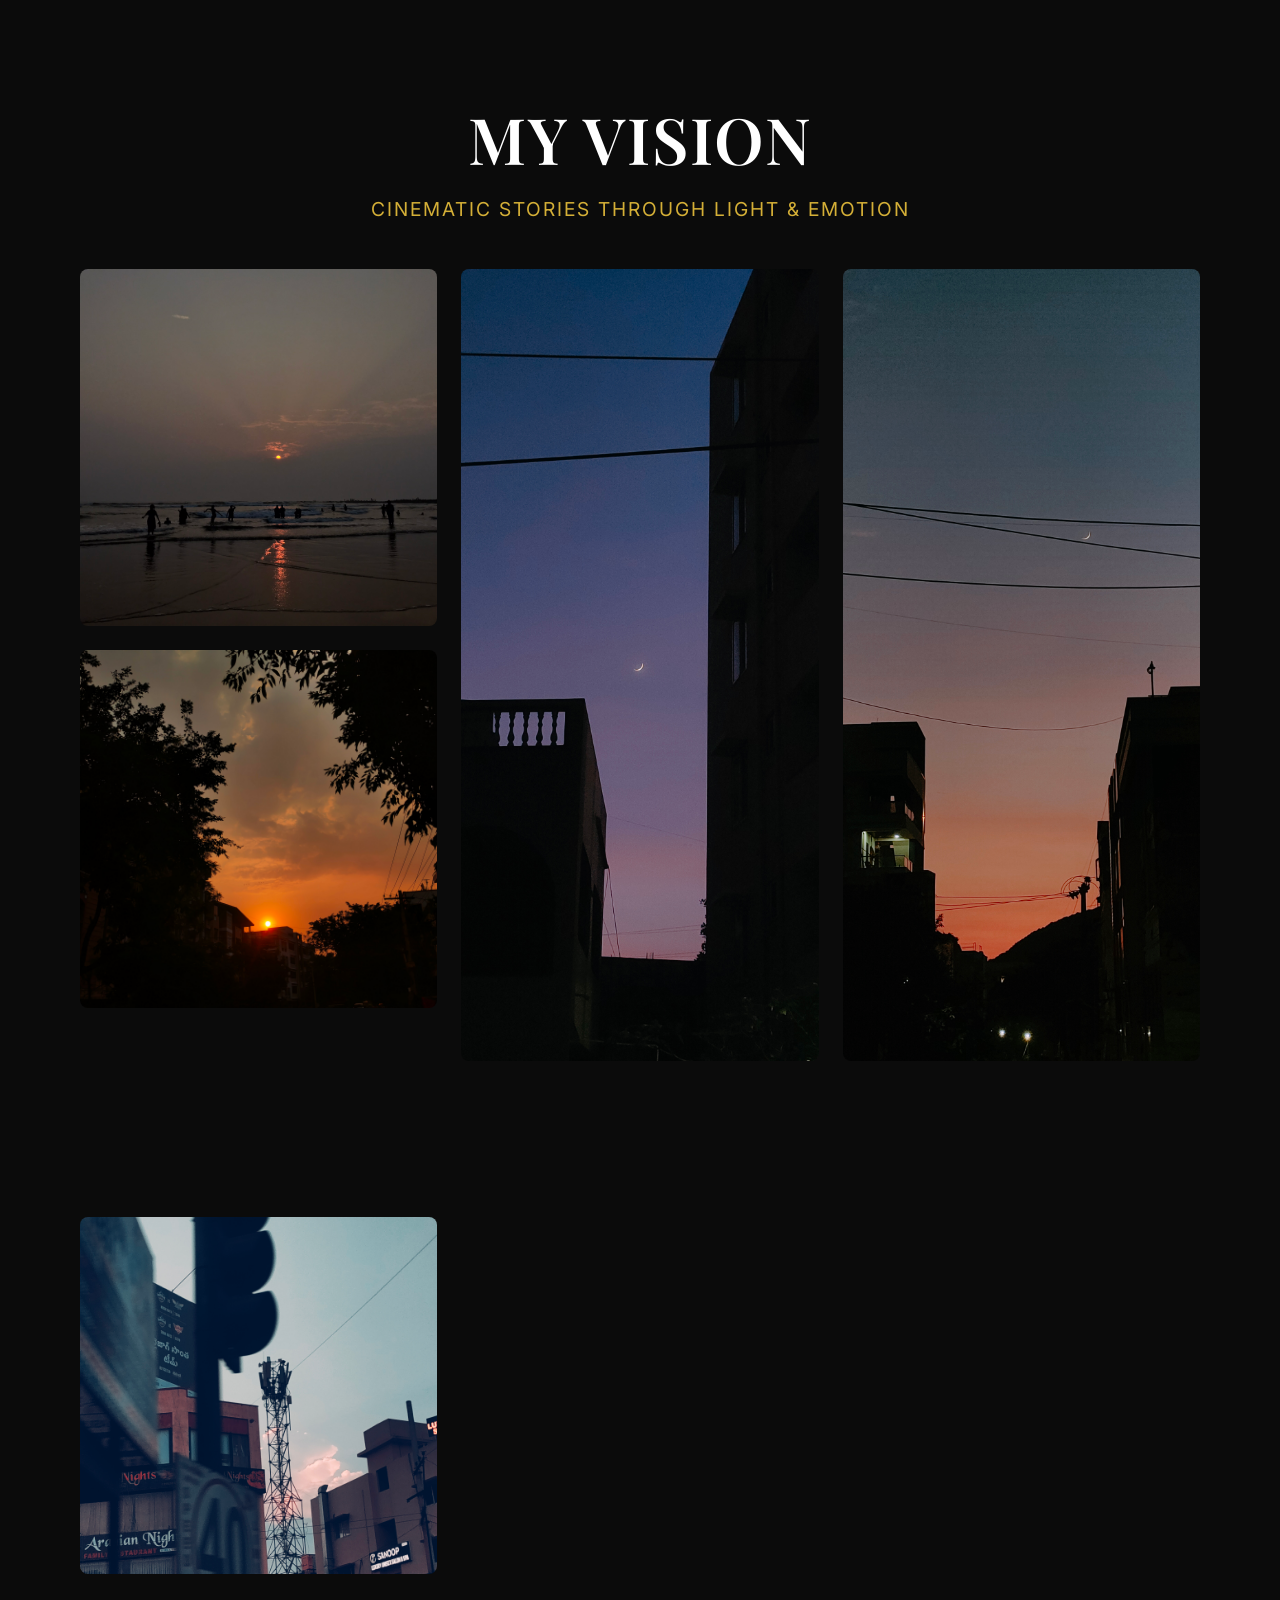
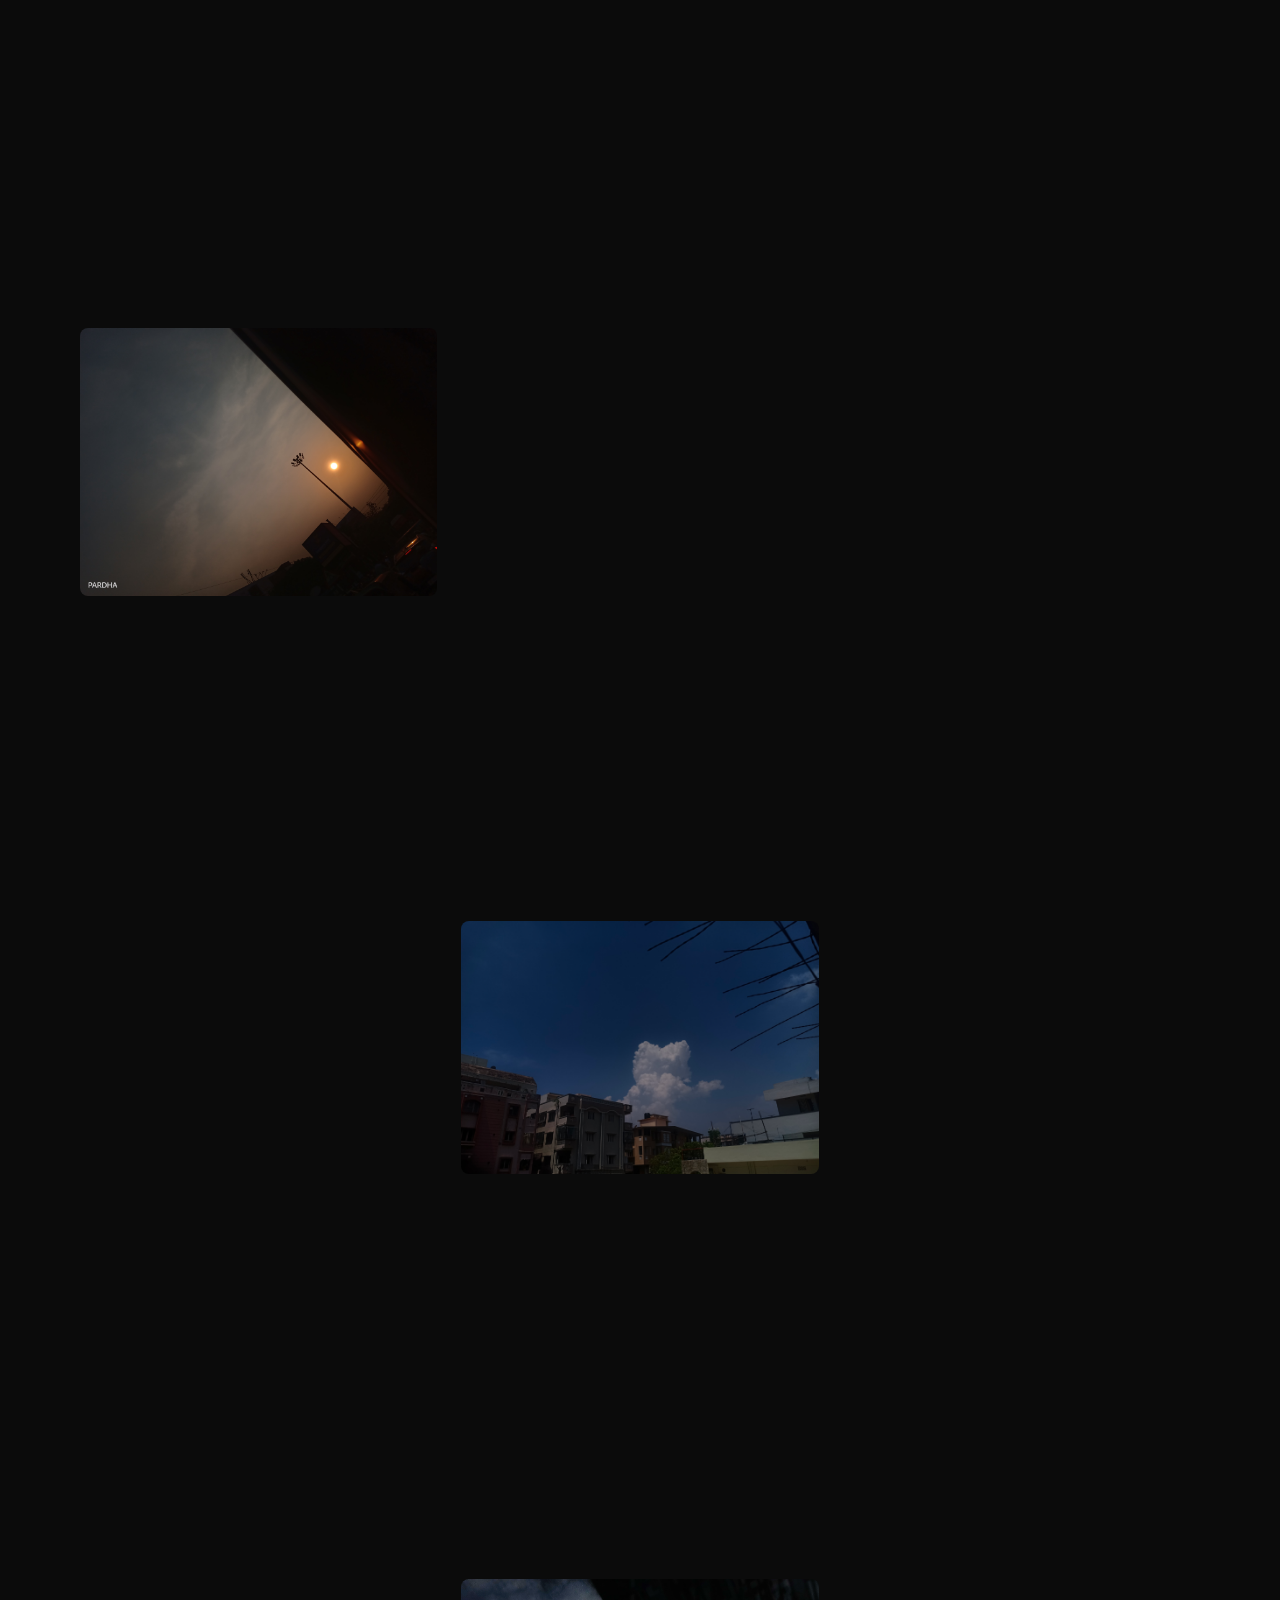
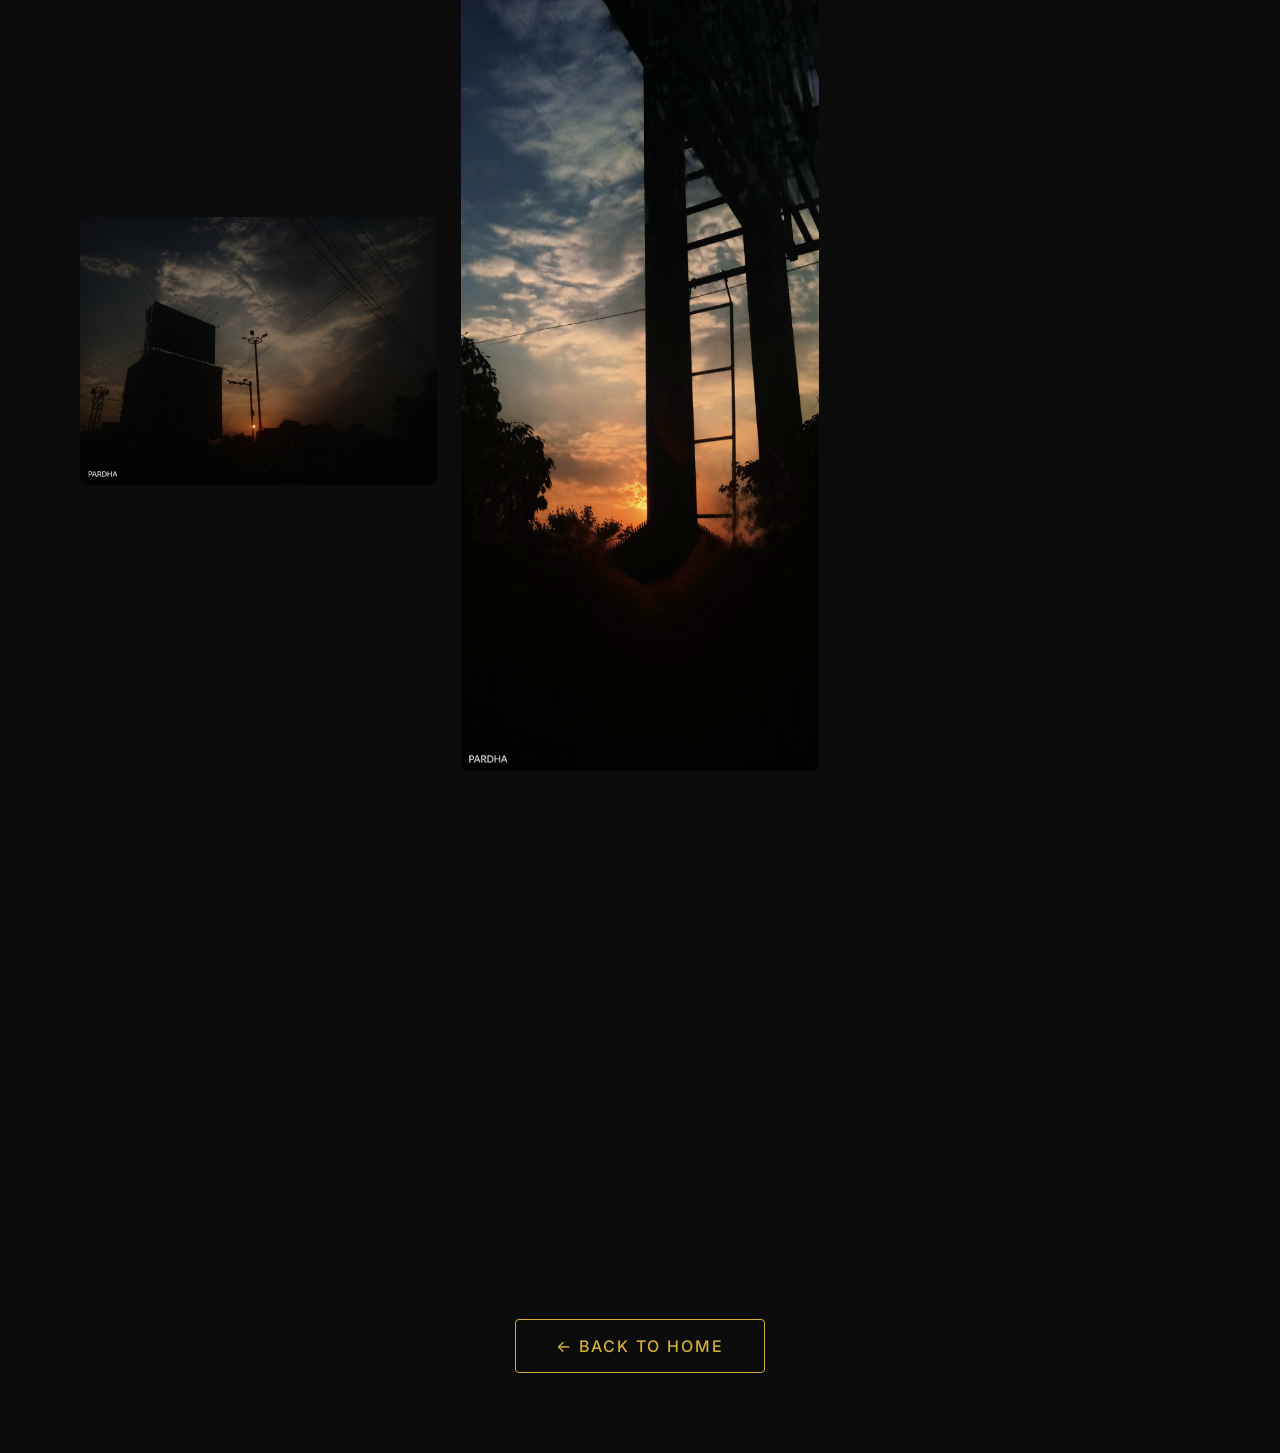
==== vision.html @ a6f82f18 "add website files" ====
<!DOCTYPE html>
<html lang="en" class="vision-page">
<head>
    <meta charset="UTF-8">
    <title>My Vision | Cinematic Lens</title>
    <link rel="icon" href="images/c.jpg" type="image/png">
    <meta name="viewport" content="width=device-width, initial-scale=1.0">
    <link rel="preconnect" href="https://fonts.googleapis.com">
    <link rel="preconnect" href="https://fonts.gstatic.com" crossorigin>
    <link href="https://fonts.googleapis.com/css2?family=Inter:wght@300;400;500;600&family=Playfair+Display:ital,wght@0,400;0,600;0,700;1,400&display=swap" rel="stylesheet">
    <link rel="stylesheet" href="https://cdnjs.cloudflare.com/ajax/libs/font-awesome/6.0.0/css/all.min.css">
    <link rel="stylesheet" href="bat.css">
</head>
<body>
    <div class="vision-header fade-in visible">
        <h1>MY VISION</h1>
        <p>Cinematic stories through light & emotion</p>
    </div>

    <div class="vision-gallery-container fade-in visible">
        <div class="portfolio-masonry">
            <div class="photo">
                <img loading="lazy" decoding="async" src="images/10.jpg" alt="Cinematic Photo">
                <div class="overlay"><button class="view-btn">View Photo</button></div>
            </div>
            <div class="photo">
                <img loading="lazy" decoding="async" src="images/123.jpg" alt="Cinematic Photo">
                <div class="overlay"><button class="view-btn">View Photo</button></div>
            </div>
            <div class="photo">
                <img loading="lazy" decoding="async" src="images/555.jpg" alt="Cinematic Photo">
                <div class="overlay"><button class="view-btn">View Photo</button></div>
            </div>
            <div class="photo">
                <img loading="lazy" decoding="async" src="images/efwr.jpg" alt="Cinematic Photo">
                <div class="overlay"><button class="view-btn">View Photo</button></div>
            </div>
            <div class="photo">
                <img loading="lazy" decoding="async" src="images/fv.jpg" alt="Cinematic Photo">
                <div class="overlay"><button class="view-btn">View Photo</button></div>
            </div>
            <div class="photo">
                <img loading="lazy" decoding="async" src="images/ga.jpg" alt="Cinematic Photo">
                <div class="overlay"><button class="view-btn">View Photo</button></div>
            </div>
            <div class="photo">
                <img loading="lazy" decoding="async" src="images/IMG_0205.jpg" alt="Cinematic Photo">
                <div class="overlay"><button class="view-btn">View Photo</button></div>
            </div>
            <div class="photo">
                <img loading="lazy" decoding="async" src="images/lk.jpg" alt="Cinematic Photo">
                <div class="overlay"><button class="view-btn">View Photo</button></div>
            </div>
            <div class="photo">
                <img loading="lazy" decoding="async" src="images/ll.jpg" alt="Cinematic Photo">
                <div class="overlay"><button class="view-btn">View Photo</button></div>
            </div>
            <div class="photo">
                <img loading="lazy" decoding="async" src="images/LP.jpg" alt="Cinematic Photo">
                <div class="overlay"><button class="view-btn">View Photo</button></div>
            </div>
            <div class="photo">
                <img loading="lazy" decoding="async" src="images/m.jpg" alt="Cinematic Photo">
                <div class="overlay"><button class="view-btn">View Photo</button></div>
            </div>
            <div class="photo">
                <img loading="lazy" decoding="async" src="images/m1.jpg" alt="Cinematic Photo">
                <div class="overlay"><button class="view-btn">View Photo</button></div>
            </div>
            <div class="photo">
                <img loading="lazy" decoding="async" src="images/m2.jpg" alt="Cinematic Photo">
                <div class="overlay"><button class="view-btn">View Photo</button></div>
            </div>
            <div class="photo">
                <img loading="lazy" decoding="async" src="images/md.jpg" alt="Cinematic Photo">
                <div class="overlay"><button class="view-btn">View Photo</button></div>
            </div>
            <div class="photo">
                <img loading="lazy" decoding="async" src="images/mmm.jpg" alt="Cinematic Photo">
                <div class="overlay"><button class="view-btn">View Photo</button></div>
            </div>
            <div class="photo">
                <img loading="lazy" decoding="async" src="images/o.jpg" alt="Cinematic Photo">
                <div class="overlay"><button class="view-btn">View Photo</button></div>
            </div>
            <div class="photo">
                <img loading="lazy" decoding="async" src="images/oo.jpg" alt="Cinematic Photo">
                <div class="overlay"><button class="view-btn">View Photo</button></div>
            </div>
            <div class="photo">
                <img loading="lazy" decoding="async" src="images/q.jpg" alt="Cinematic Photo">
                <div class="overlay"><button class="view-btn">View Photo</button></div>
            </div>
            <div class="photo">
                <img loading="lazy" decoding="async" src="images/qefgwtb.jpg" alt="Cinematic Photo">
                <div class="overlay"><button class="view-btn">View Photo</button></div>
            </div>
            <div class="photo">
                <img loading="lazy" decoding="async" src="images/qq.jpg" alt="Cinematic Photo">
                <div class="overlay"><button class="view-btn">View Photo</button></div>
            </div>
            <div class="photo">
                <img loading="lazy" decoding="async" src="images/rt.jpg" alt="Cinematic Photo">
                <div class="overlay"><button class="view-btn">View Photo</button></div>
            </div>
            <div class="photo">
                <img loading="lazy" decoding="async" src="images/uiyut.jpg" alt="Cinematic Photo">
                <div class="overlay"><button class="view-btn">View Photo</button></div>
            </div>
            <div class="photo">
                <img loading="lazy" decoding="async" src="images/upside.jpg" alt="Cinematic Photo">
                <div class="overlay"><button class="view-btn">View Photo</button></div>
            </div>
            <div class="photo">
                <img loading="lazy" decoding="async" src="images/ut.jpg" alt="Cinematic Photo">
                <div class="overlay"><button class="view-btn">View Photo</button></div>
            </div>
            <div class="photo">
                <img loading="lazy" decoding="async" src="images/wrrgty.jpg" alt="Cinematic Photo">
                <div class="overlay"><button class="view-btn">View Photo</button></div>
            </div>
            <div class="photo">
                <img loading="lazy" decoding="async" src="images/yr.jpg" alt="Cinematic Photo">
                <div class="overlay"><button class="view-btn">View Photo</button></div>
            </div>
            <div class="photo">
                <img loading="lazy" decoding="async" src="images/zv.jpg" alt="Cinematic Photo">
                <div class="overlay"><button class="view-btn">View Photo</button></div>
            </div>
        </div>

        <div style="text-align: center; margin-top: 3rem;">
            <a href="index.html" class="btn">← Back to Home</a>
        </div>
    </div>

    <!-- Lightbox -->
    <div id="lightbox">
        <span id="close">&times;</span>
        <button id="prev-btn" class="nav-btn"><i class="fa-solid fa-chevron-left"></i></button>
        <img id="lightbox-img">
        <button id="next-btn" class="nav-btn"><i class="fa-solid fa-chevron-right"></i></button>
        <div id="lightbox-caption"></div>
    </div>

    <script src="joker.js"></script>
</body>
</html>
---- bat.css ----
/* Color Palette & Global Reset */
:root {
    --bg-primary: #0B0B0B;
    --bg-secondary: #111111;
    --accent: #D4AF37;
    --text-main: #FFFFFF;
    --text-muted: #AAAAAA;
    --font-heading: 'Playfair Display', serif;
    --font-body: 'Inter', sans-serif;
}

* {
    margin: 0;
    padding: 0;
    box-sizing: border-box;
}

html {
    scroll-behavior: smooth;
    font-size: 16px;
}

body {
    background: var(--bg-primary);
    color: var(--text-main);
    font-family: var(--font-body);
    overflow: hidden;
    cursor: default;
}

h1,
h2,
h3,
h4,
h5,
h6,
.logo {
    font-family: var(--font-heading);
    font-weight: 600;
}

a {
    text-decoration: none;
    color: inherit;
}

/* Scrollbar styling */
::-webkit-scrollbar {
    width: 6px;
}

::-webkit-scrollbar-track {
    background: var(--bg-primary);
}

::-webkit-scrollbar-thumb {
    background: #333;
    border-radius: 3px;
}

::-webkit-scrollbar-thumb:hover {
    background: var(--accent);
}

/* Intro Cinematic Animation */
.intro {
    position: fixed;
    inset: 0;
    background: var(--bg-primary) url('images/5.jpg') center/cover no-repeat;
    display: flex;
    justify-content: center;
    align-items: center;
    z-index: 99999;
    transition: opacity 1.5s ease, visibility 1.5s ease;
}

.intro::before {
    content: '';
    position: absolute;
    inset: 0;
    background: rgba(0, 0, 0, 0.5);
    /* Background darkening overlay */
    z-index: 0;
}

.intro.hidden {
    opacity: 0;
    visibility: hidden;
    pointer-events: none;
}

.intro-title {
    position: relative;
    z-index: 1;
    display: flex;
    flex-direction: column;
    font-family: var(--font-heading);
    color: var(--text-main);
    text-align: center;
    text-transform: uppercase;
}

.intro-line1,
.intro-line2 {
    display: block;
    font-size: 160px;
    font-weight: 300;
    line-height: 0.8;
    letter-spacing: 4px;
    animation: cinematicEntrance 2s cubic-bezier(0.25, 0.46, 0.45, 0.94) forwards;
}

.intro-line2 {
    margin-top: -30px;
    margin-left: 120px;
}

@keyframes cinematicEntrance {
    from {
        opacity: 0;
        transform: scale(0.95);
        letter-spacing: 2px;
    }

    to {
        opacity: 1;
        transform: scale(1);
        letter-spacing: 6px;
    }
}

/* Main Layout */
.container {
    display: flex;
    height: 100vh;
}

/* Left Panel / Sidebar */
.left-panel {
    width: 280px;
    height: 100vh;
    padding: 3rem 2rem;
    background: rgba(17, 17, 17, 0.7);
    backdrop-filter: blur(15px);
    -webkit-backdrop-filter: blur(15px);
    border-right: 1px solid rgba(255, 255, 255, 0.05);
    display: flex;
    flex-direction: column;
    justify-content: center;
    position: fixed;
    left: 0;
    top: 0;
    z-index: 100;
}

.logo {
    font-size: 1.8rem;
    margin-bottom: 4rem;
    color: var(--text-main);
    text-transform: uppercase;
    letter-spacing: 2px;
}

.logo span {
    color: var(--accent);
}

.menu {
    list-style: none;
    display: flex;
    flex-direction: column;
    gap: 1.5rem;
}

.menu li a {
    font-family: var(--font-body);
    font-size: 1rem;
    font-weight: 400;
    color: var(--text-muted);
    text-transform: uppercase;
    letter-spacing: 2px;
    transition: all 0.4s ease;
    display: inline-block;
    position: relative;
}

.menu li:hover a,
.menu li.active a {
    color: var(--accent);
    transform: translateX(10px);
}

.menu li.active a::before {
    content: '';
    position: absolute;
    left: -20px;
    top: 50%;
    transform: translateY(-50%);
    width: 8px;
    height: 2px;
    background-color: var(--accent);
}

/* Right Panel Scrollable */
.right-panel {
    margin-left: 280px;
    width: calc(100% - 280px);
    height: 100vh;
    overflow-y: auto;
    overflow-x: hidden;
    scroll-behavior: smooth;
    position: relative;
}

/* General Sections */
.section {
    min-height: 100vh;
    padding: 6rem 5rem;
    position: relative;
    border-bottom: 1px solid rgba(255, 255, 255, 0.05);
    display: flex;
    flex-direction: column;
    justify-content: center;
}

.section-title {
    font-size: 3rem;
    color: var(--text-main);
    margin-bottom: 3rem;
    position: relative;
    display: inline-block;
}

.section-title::after {
    content: '';
    position: absolute;
    bottom: -10px;
    left: 0;
    width: 60px;
    height: 2px;
    background: var(--accent);
}

/* Hero Section */
#home {
    padding: 0 5rem;
    border-bottom: none;
}

.hero-bg {
    position: absolute;
    top: 0;
    left: 0;
    width: 100%;
    height: 100%;
    z-index: 0;
}

.hero-bg::before {
    content: '';
    position: absolute;
    inset: 0;
    background: linear-gradient(to right, rgba(11, 11, 11, 0.95) 0%, rgba(11, 11, 11, 0.4) 100%);
}

.home-content {
    position: relative;
    z-index: 1;
    max-width: 800px;
}

.hero-title {
    font-size: 5rem;
    line-height: 1.1;
    margin-bottom: 1rem;
    letter-spacing: 0.05em;
    color: var(--text-main);
    text-transform: uppercase;
}

.hero-subtitle {
    font-family: var(--font-body);
    font-size: 1.5rem;
    font-weight: 300;
    color: var(--accent);
    margin-bottom: 1.5rem;
    letter-spacing: 2px;
    text-transform: uppercase;
}

.hero-description {
    font-size: 1.2rem;
    line-height: 1.6;
    color: var(--text-muted);
    margin-bottom: 2.5rem;
    max-width: 600px;
}

/* Buttons */
.btn,
#myBtn {
    display: inline-block;
    padding: 1rem 2.5rem;
    background: transparent;
    border: 1px solid var(--accent);
    color: var(--accent);
    font-family: var(--font-body);
    font-size: 1rem;
    font-weight: 500;
    text-transform: uppercase;
    letter-spacing: 2px;
    cursor: pointer;
    transition: all 0.4s ease;
    border-radius: 4px;
}

.btn:hover,
#myBtn:hover {
    background: var(--accent);
    color: var(--bg-primary);
    box-shadow: 0 0 20px rgba(212, 175, 55, 0.4);
}

/* Masonry Grid */
.portfolio-masonry {
    column-count: 3;
    column-gap: 1.5rem;
}

.portfolio-item,
.photo {
    break-inside: avoid;
    margin-bottom: 1.5rem;
    position: relative;
    border-radius: 8px;
    overflow: hidden;
    cursor: pointer;
}

.portfolio-item img,
.photo img {
    width: 100%;
    display: block;
    transition: transform 0.8s cubic-bezier(0.16, 1, 0.3, 1);
}

.portfolio-item:hover img,
.photo:hover img {
    transform: scale(1.05);
}

.portfolio-item .overlay,
.photo .overlay {
    position: absolute;
    inset: 0;
    background: rgba(11, 11, 11, 0.7);
    display: flex;
    flex-direction: column;
    justify-content: center;
    align-items: center;
    opacity: 0;
    transition: opacity 0.4s ease;
}

.portfolio-item:hover .overlay,
.photo:hover .overlay {
    opacity: 1;
}

.portfolio-item .overlay h3,
.photo .overlay h3 {
    font-size: 1.5rem;
    color: var(--text-main);
    margin-bottom: 1rem;
    transform: translateY(20px);
    transition: transform 0.4s ease;
}

.portfolio-item:hover .overlay h3,
.photo:hover .overlay h3 {
    transform: translateY(0);
}

.view-btn {
    padding: 0.6rem 1.5rem;
    background: transparent;
    border: 1px solid var(--text-main);
    color: var(--text-main);
    cursor: pointer;
    text-transform: uppercase;
    font-size: 0.8rem;
    letter-spacing: 1px;
    transition: all 0.3s ease;
}

.view-btn:hover {
    background: var(--text-main);
    color: var(--bg-primary);
}

.vision-link-container {
    text-align: center;
    margin-top: 3rem;
}

/* About Section */
.about-container {
    display: flex;
    gap: 4rem;
    align-items: center;
}

.about-image {
    flex: 1;
    border-radius: 8px;
    overflow: hidden;
}

.about-image img {
    width: 100%;
    height: 100%;
    object-fit: cover;
    filter: grayscale(20%);
    transition: filter 0.5s ease;
}

.about-image:hover img {
    filter: grayscale(0%);
}

.about-text {
    flex: 1;
}

.about-subtitle {
    font-size: 1.8rem;
    color: var(--accent);
    margin-bottom: 1.5rem;
    font-family: var(--font-heading);
}

.about-text p {
    font-size: 1.1rem;
    line-height: 1.8;
    color: var(--text-muted);
    margin-bottom: 1.5rem;
}

.intro-quote {
    font-size: 1.4rem !important;
    font-family: var(--font-heading);
    font-style: italic;
    color: var(--text-main) !important;
    border-left: 3px solid var(--accent);
    padding-left: 1.5rem;
    margin-top: 2rem;
}

/* Contact Section */
.contact-container {
    display: flex;
    justify-content: space-between;
    background: var(--bg-secondary);
    padding: 4rem;
    border-radius: 8px;
    border: 1px solid rgba(255, 255, 255, 0.05);
}

.contact-info p {
    font-size: 1.5rem;
    font-family: var(--font-heading);
    margin-bottom: 2rem;
    color: var(--accent);
}

.contact-item {
    display: flex;
    align-items: center;
    gap: 1rem;
    margin-bottom: 1rem;
    font-size: 1.1rem;
    color: var(--text-muted);
}

.contact-item i {
    color: var(--accent);
}

.contact-socials {
    display: flex;
    flex-direction: column;
    gap: 1rem;
    justify-content: center;
}

.social-btn {
    display: flex;
    align-items: center;
    gap: 0.8rem;
    padding: 1rem 2rem;
    background: rgba(255, 255, 255, 0.05);
    border-radius: 4px;
    transition: all 0.3s ease;
    border: 1px solid rgba(255, 255, 255, 0.1);
    color: var(--text-main);
}

.social-btn:hover {
    background: var(--accent);
    color: var(--bg-primary);
    border-color: var(--accent);
}

/* Footer */
.footer {
    padding: 4rem 5rem;
    text-align: center;
    background: var(--bg-primary);
    border-top: 1px solid rgba(255, 255, 255, 0.05);
}

.footer-logo {
    font-size: 2rem;
    color: var(--text-main);
    margin-bottom: 0.5rem;
    font-family: var(--font-heading);
}

.footer p {
    color: var(--text-muted);
    font-size: 0.9rem;
    margin-bottom: 1rem;
}

.footer p.copyright {
    opacity: 0.6;
}

/* Lightbox Modal */
#lightbox {
    position: fixed;
    inset: 0;
    background: rgba(0, 0, 0, 0.95);
    display: flex;
    align-items: center;
    justify-content: center;
    opacity: 0;
    pointer-events: none;
    transition: opacity 0.4s ease;
    z-index: 999999;
}

#lightbox.active {
    opacity: 1;
    pointer-events: auto;
}

#lightbox img {
    max-height: 85vh;
    max-width: 85vw;
    object-fit: contain;
    border-radius: 4px;
    box-shadow: 0 10px 40px rgba(0, 0, 0, 0.5);
    animation: zoom 0.5s cubic-bezier(0.16, 1, 0.3, 1);
}

@keyframes zoom {
    from {
        transform: scale(0.9);
        opacity: 0;
    }

    to {
        transform: scale(1);
        opacity: 1;
    }
}

#close {
    position: absolute;
    top: 2rem;
    right: 3rem;
    font-size: 3rem;
    color: var(--text-main);
    cursor: pointer;
    transition: color 0.3s;
    z-index: 2;
}

#close:hover {
    color: var(--accent);
}

.nav-btn {
    position: absolute;
    top: 50%;
    transform: translateY(-50%);
    background: rgba(11, 11, 11, 0.5);
    color: var(--text-main);
    border: 1px solid rgba(255, 255, 255, 0.2);
    width: 60px;
    height: 60px;
    border-radius: 50%;
    font-size: 1.5rem;
    cursor: pointer;
    display: flex;
    justify-content: center;
    align-items: center;
    transition: all 0.3s ease;
    z-index: 2;
    backdrop-filter: blur(5px);
}

.nav-btn:hover {
    background: var(--accent);
    color: var(--bg-primary);
    border-color: var(--accent);
}

#prev-btn {
    left: 2rem;
}

#next-btn {
    right: 2rem;
}

#lightbox-caption {
    position: absolute;
    bottom: 2rem;
    left: 50%;
    transform: translateX(-50%);
    color: var(--text-main);
    font-family: var(--font-heading);
    font-size: 1.5rem;
    letter-spacing: 1px;
}

/* Animations */
.fade-in {
    opacity: 0;
    transform: translateY(30px);
    transition: opacity 0.8s ease, transform 0.8s ease;
}

.fade-in.visible {
    opacity: 1;
    transform: translateY(0);
}

/* Layout responsiveness */
@media (max-width: 1024px) {

    .intro-line1,
    .intro-line2 {
        font-size: 100px;
    }

    .intro-line2 {
        margin-top: -20px;
        margin-left: 80px;
    }

    .left-panel {
        width: 220px;
        padding: 2rem;
    }

    .right-panel {
        margin-left: 220px;
        width: calc(100% - 220px);
    }

    .portfolio-masonry {
        column-count: 2;
    }

    .about-container {
        flex-direction: column;
    }
}

@media (max-width: 768px) {

    .intro-line1,
    .intro-line2 {
        font-size: 60px;
    }

    .intro-line2 {
        margin-top: -10px;
        margin-left: 40px;
    }

    body {
        overflow-y: auto;
    }

    .container {
        flex-direction: column;
    }

    .left-panel {
        width: 100%;
        height: auto;
        position: relative;
        padding: 1.5rem 2rem;
        flex-direction: row;
        justify-content: center;
        align-items: center;
        z-index: 1000;
        border-right: none;
        border-bottom: 1px solid rgba(255, 255, 255, 0.05);
    }

    .logo {
        margin-bottom: 0;
        font-size: 1.4rem;
    }

    .menu {
        display: none;
    }

    .right-panel {
        margin-left: 0;
        width: 100%;
        height: auto;
        overflow-y: visible;
    }

    .section {
        padding: 4rem 2rem;
        min-height: auto;
    }

    .hero-title {
        font-size: 3.5rem;
    }

    .portfolio-masonry {
        column-count: 1;
    }

    .contact-container {
        flex-direction: column;
        gap: 2rem;
        padding: 2rem;
    }
}

/* Custom Cursor */
.cursor {
    display: none;
}

/* Vision Page Overrides */
.vision-page body {
    overflow-y: auto;
}

.vision-header {
    text-align: center;
    padding: 6rem 2rem 3rem;
}

.vision-header h1 {
    font-size: 4rem;
    text-transform: uppercase;
    letter-spacing: 2px;
    color: var(--text-main);
    margin-bottom: 1rem;
}

.vision-header p {
    font-size: 1.2rem;
    color: var(--accent);
    letter-spacing: 2px;
    text-transform: uppercase;
    font-family: var(--font-body);
}

.vision-gallery-container {
    padding: 0 5rem 5rem;
}

@media (max-width: 768px) {
    .vision-gallery-container {
        padding: 0 2rem 5rem;
    }
}
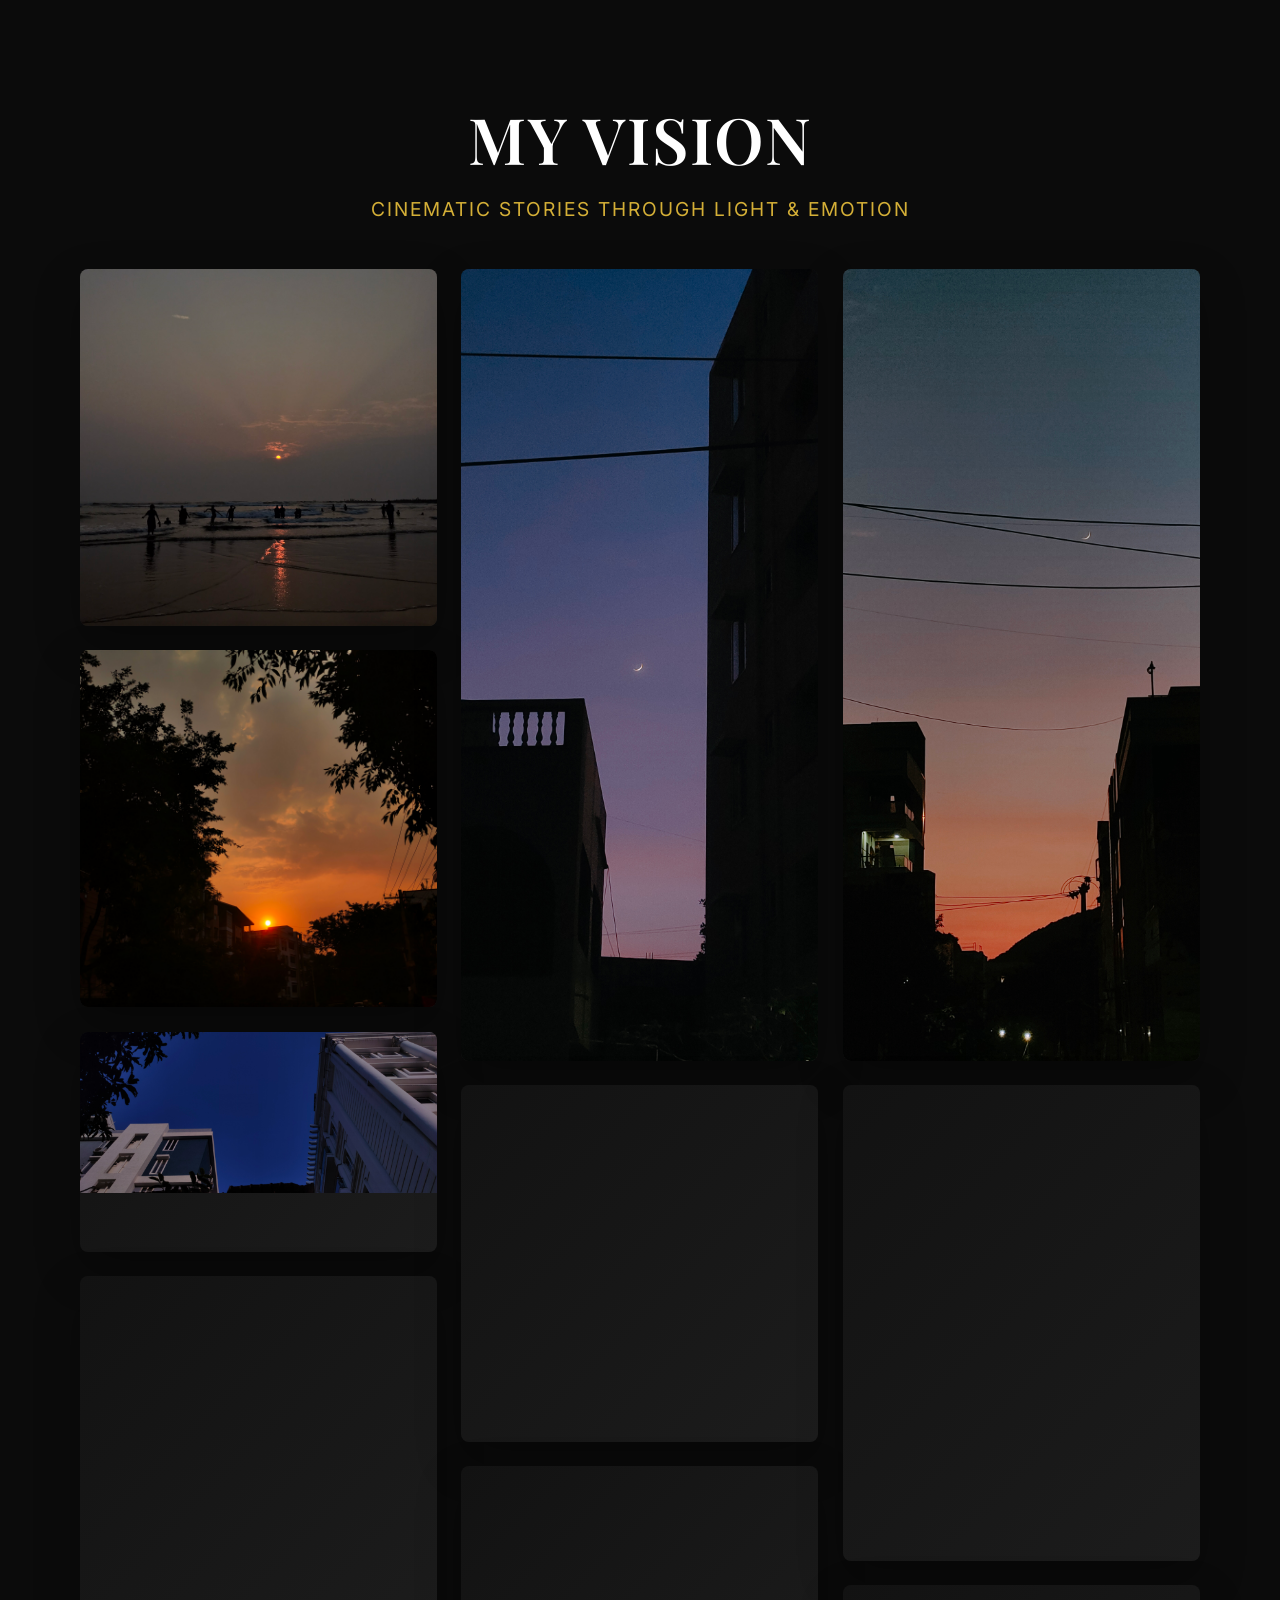
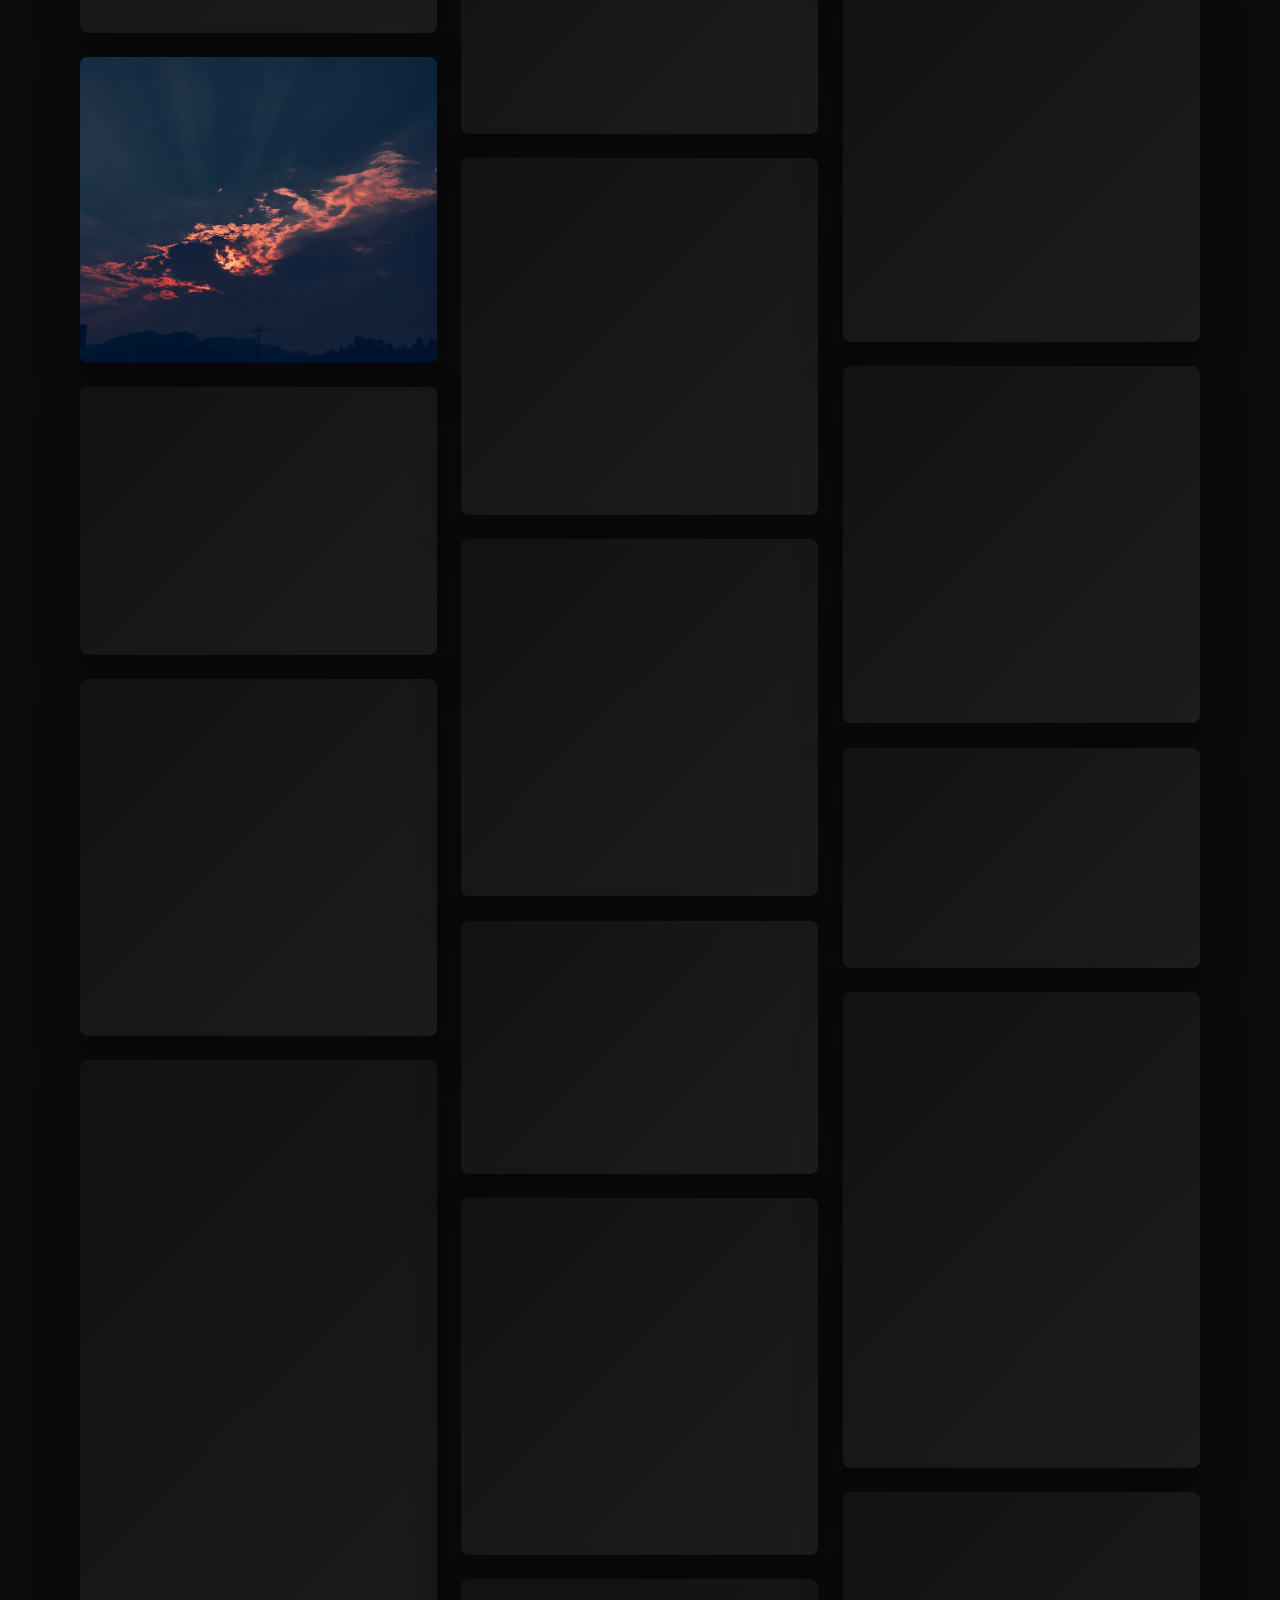
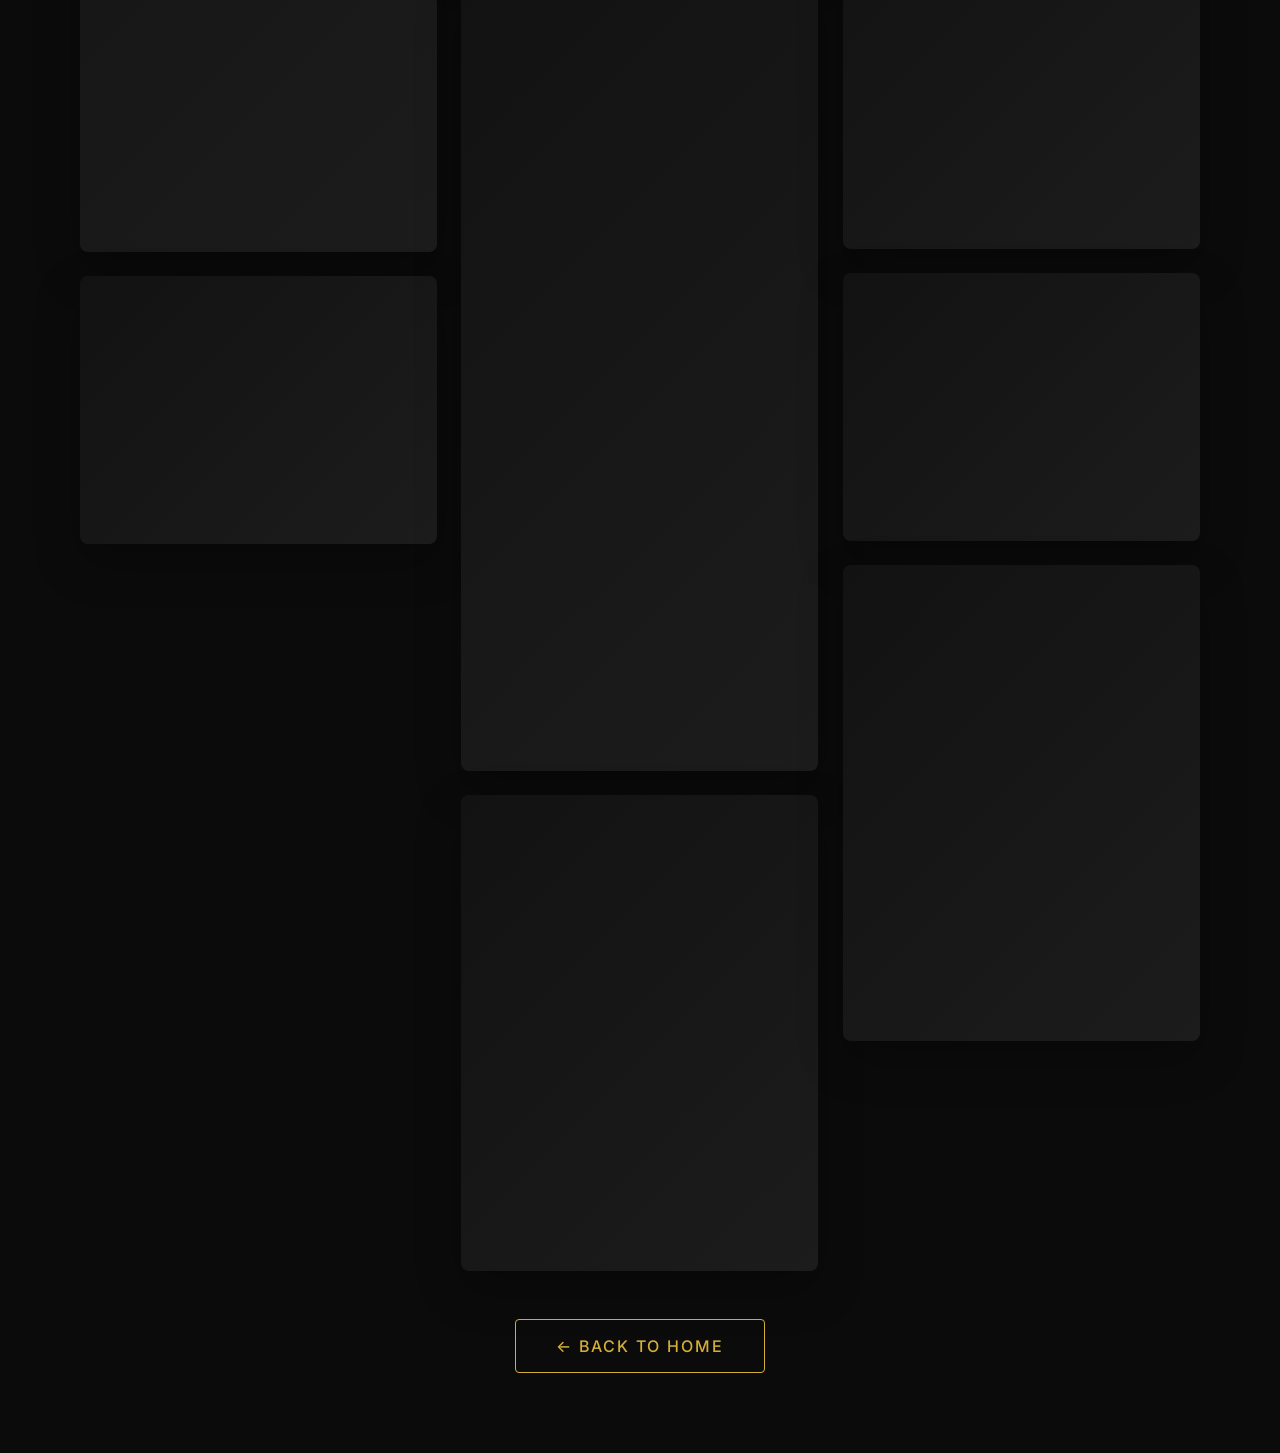
==== commit 01bbfcaf: "Update vision.html" ====
--- a/vision.html
+++ b/vision.html
@@ -10,6 +10,7 @@
     <link href="https://fonts.googleapis.com/css2?family=Inter:wght@300;400;500;600&family=Playfair+Display:ital,wght@0,400;0,600;0,700;1,400&display=swap" rel="stylesheet">
     <link rel="stylesheet" href="https://cdnjs.cloudflare.com/ajax/libs/font-awesome/6.0.0/css/all.min.css">
     <link rel="stylesheet" href="bat.css">
+    <link rel="stylesheet" href="vision-addon.css">
 </head>
 <body>
     <div class="vision-header fade-in visible">
@@ -144,5 +145,6 @@
     </div>
 
     <script src="joker.js"></script>
+    <script src="vision-addon.js"></script>
 </body>
-</html>+</html>
--- a/bat.css
+++ b/bat.css
@@ -163,6 +163,39 @@
 
 .logo span {
     color: var(--accent);
+}
+
+.hamburger {
+    display: none;
+    flex-direction: column;
+    justify-content: space-around;
+    width: 30px;
+    height: 30px;
+    background: transparent;
+    border: none;
+    cursor: pointer;
+    padding: 0;
+    margin-bottom: 2rem;
+}
+
+.hamburger span {
+    width: 100%;
+    height: 3px;
+    background: var(--text-main);
+    transition: all 0.3s ease;
+    transform-origin: center;
+}
+
+.hamburger.active span:nth-child(1) {
+    transform: rotate(45deg) translate(5px, 5px);
+}
+
+.hamburger.active span:nth-child(2) {
+    opacity: 0;
+}
+
+.hamburger.active span:nth-child(3) {
+    transform: rotate(-45deg) translate(7px, -6px);
 }
 
 .menu {
@@ -340,6 +373,7 @@
 .portfolio-item img,
 .photo img {
     width: 100%;
+    height: auto;
     display: block;
     transition: transform 0.8s cubic-bezier(0.16, 1, 0.3, 1);
 }
@@ -649,6 +683,20 @@
 }
 
 /* Layout responsiveness */
+@media (max-width: 1200px) {
+    .section {
+        padding: 5rem 3rem;
+    }
+
+    .hero-title {
+        font-size: 4rem;
+    }
+
+    .portfolio-masonry {
+        column-count: 3;
+    }
+}
+
 @media (max-width: 1024px) {
 
     .intro-line1,
@@ -671,12 +719,25 @@
         width: calc(100% - 220px);
     }
 
+    .section {
+        padding: 4rem 3rem;
+    }
+
+    .hero-title {
+        font-size: 3.8rem;
+    }
+
     .portfolio-masonry {
         column-count: 2;
     }
 
     .about-container {
         flex-direction: column;
+        gap: 3rem;
+    }
+
+    .contact-container {
+        padding: 3rem;
     }
 }
 
@@ -706,7 +767,7 @@
         position: relative;
         padding: 1.5rem 2rem;
         flex-direction: row;
-        justify-content: center;
+        justify-content: space-between;
         align-items: center;
         z-index: 1000;
         border-right: none;
@@ -718,8 +779,34 @@
         font-size: 1.4rem;
     }
 
+    .hamburger {
+        display: flex;
+    }
+
     .menu {
-        display: none;
+        position: absolute;
+        top: 100%;
+        left: 0;
+        width: 100%;
+        background: rgba(17, 17, 17, 0.95);
+        backdrop-filter: blur(15px);
+        flex-direction: column;
+        gap: 1rem;
+        padding: 1rem 2rem;
+        transform: translateY(-100%);
+        opacity: 0;
+        visibility: hidden;
+        transition: all 0.3s ease;
+    }
+
+    .menu.active {
+        transform: translateY(0);
+        opacity: 1;
+        visibility: visible;
+    }
+
+    .menu li {
+        text-align: center;
     }
 
     .right-panel {
@@ -738,14 +825,156 @@
         font-size: 3.5rem;
     }
 
+    .hero-subtitle {
+        font-size: 1.2rem;
+    }
+
+    .hero-description {
+        font-size: 1rem;
+    }
+
     .portfolio-masonry {
         column-count: 1;
+    }
+
+    .about-container {
+        flex-direction: column;
+        gap: 2rem;
     }
 
     .contact-container {
         flex-direction: column;
         gap: 2rem;
         padding: 2rem;
+    }
+
+    .btn {
+        padding: 1.2rem 2rem;
+        font-size: 1rem;
+    }
+
+    .view-btn {
+        padding: 0.8rem 1.5rem;
+        font-size: 0.9rem;
+    }
+
+    .social-btn {
+        padding: 1.2rem 2rem;
+    }
+}
+
+@media (max-width: 480px) {
+    .intro-line1,
+    .intro-line2 {
+        font-size: 40px;
+    }
+
+    .intro-line2 {
+        margin-top: -5px;
+        margin-left: 20px;
+    }
+
+    .left-panel {
+        padding: 1rem 1.5rem;
+    }
+
+    .logo {
+        font-size: 1.2rem;
+    }
+
+    .hamburger {
+        width: 25px;
+        height: 25px;
+    }
+
+    .menu {
+        padding: 1rem 1.5rem;
+    }
+
+    .section {
+        padding: 3rem 1.5rem;
+    }
+
+    .hero-title {
+        font-size: 2.5rem;
+        line-height: 1.2;
+    }
+
+    .hero-subtitle {
+        font-size: 1rem;
+        margin-bottom: 1rem;
+    }
+
+    .hero-description {
+        font-size: 0.95rem;
+        margin-bottom: 2rem;
+    }
+
+    .section-title {
+        font-size: 2.2rem;
+        margin-bottom: 2rem;
+    }
+
+    .portfolio-masonry {
+        column-count: 1;
+    }
+
+    .about-subtitle {
+        font-size: 1.5rem;
+    }
+
+    .about-text p {
+        font-size: 1rem;
+        line-height: 1.6;
+    }
+
+    .intro-quote {
+        font-size: 1.2rem !important;
+        padding-left: 1rem;
+    }
+
+    .contact-info p {
+        font-size: 1.2rem;
+        margin-bottom: 1.5rem;
+    }
+
+    .contact-item {
+        font-size: 1rem;
+    }
+
+    .btn {
+        padding: 1rem 1.8rem;
+        font-size: 0.95rem;
+    }
+
+    .view-btn {
+        padding: 0.7rem 1.2rem;
+        font-size: 0.85rem;
+    }
+
+    .social-btn {
+        padding: 1rem 1.5rem;
+        font-size: 0.95rem;
+    }
+
+    .footer {
+        padding: 3rem 1.5rem;
+    }
+
+    .footer-logo {
+        font-size: 1.8rem;
+    }
+
+    .vision-header {
+        padding: 4rem 1.5rem 2rem;
+    }
+
+    .vision-header h1 {
+        font-size: 2.5rem;
+    }
+
+    .vision-header p {
+        font-size: 1.1rem;
     }
 }
 
--- a/vision-addon.css
+++ b/vision-addon.css
@@ -0,0 +1,127 @@
+/* Add after bat.css on vision.html */
+
+.vision-page .vision-gallery-container {
+    max-width: 1440px;
+    margin: 0 auto;
+}
+
+.vision-page .photo {
+    position: relative;
+    min-height: 220px;
+    background: linear-gradient(135deg, #121212, #1c1c1c);
+    box-shadow: 0 18px 45px rgba(0, 0, 0, 0.28);
+    content-visibility: auto;
+    contain-intrinsic-size: 360px 460px;
+}
+
+.vision-page .photo::before {
+    content: "";
+    position: absolute;
+    inset: 0;
+    background:
+        linear-gradient(110deg, transparent 20%, rgba(255, 255, 255, 0.08) 45%, transparent 70%);
+    transform: translateX(-100%);
+    animation: galleryShimmer 1.4s ease-in-out infinite;
+    pointer-events: none;
+}
+
+.vision-page .photo.is-loaded::before,
+.vision-page .photo.is-error::before {
+    display: none;
+}
+
+.vision-page .photo img {
+    opacity: 0;
+    transition: opacity 500ms ease, transform 800ms cubic-bezier(0.16, 1, 0.3, 1);
+}
+
+.vision-page .photo.is-loaded img {
+    opacity: 1;
+}
+
+.vision-page .photo.is-error {
+    display: none;
+}
+
+@keyframes galleryShimmer {
+    to {
+        transform: translateX(100%);
+    }
+}
+
+#lightbox {
+    isolation: isolate;
+    background: #000;
+    backdrop-filter: blur(18px);
+    -webkit-backdrop-filter: blur(18px);
+}
+
+#lightbox::before {
+    content: "";
+    position: absolute;
+    inset: -28px;
+    z-index: 0;
+    background-image: var(--lightbox-bg);
+    background-position: center;
+    background-size: cover;
+    opacity: 0;
+    filter: blur(30px) saturate(0.9);
+    transform: scale(1.08);
+    transition: opacity 350ms ease;
+}
+
+#lightbox::after {
+    content: "";
+    position: absolute;
+    inset: 0;
+    z-index: 1;
+    background:
+        radial-gradient(circle at center, rgba(0, 0, 0, 0.38), rgba(0, 0, 0, 0.88) 62%),
+        rgba(0, 0, 0, 0.72);
+}
+
+#lightbox.active::before {
+    opacity: 0.38;
+}
+
+#lightbox img {
+    position: relative;
+    z-index: 2;
+}
+
+#close,
+.nav-btn,
+#lightbox-caption {
+    z-index: 3;
+}
+
+@media (max-width: 768px) {
+    .vision-page .photo {
+        min-height: 260px;
+        contain-intrinsic-size: 320px 420px;
+    }
+
+    #lightbox img {
+        max-width: 92vw;
+        max-height: 76vh;
+    }
+
+    #prev-btn {
+        left: 0.75rem;
+    }
+
+    #next-btn {
+        right: 0.75rem;
+    }
+}
+
+@media (prefers-reduced-motion: reduce) {
+    .vision-page .photo::before {
+        animation: none;
+    }
+
+    .vision-page .photo img,
+    #lightbox::before {
+        transition: none;
+    }
+}
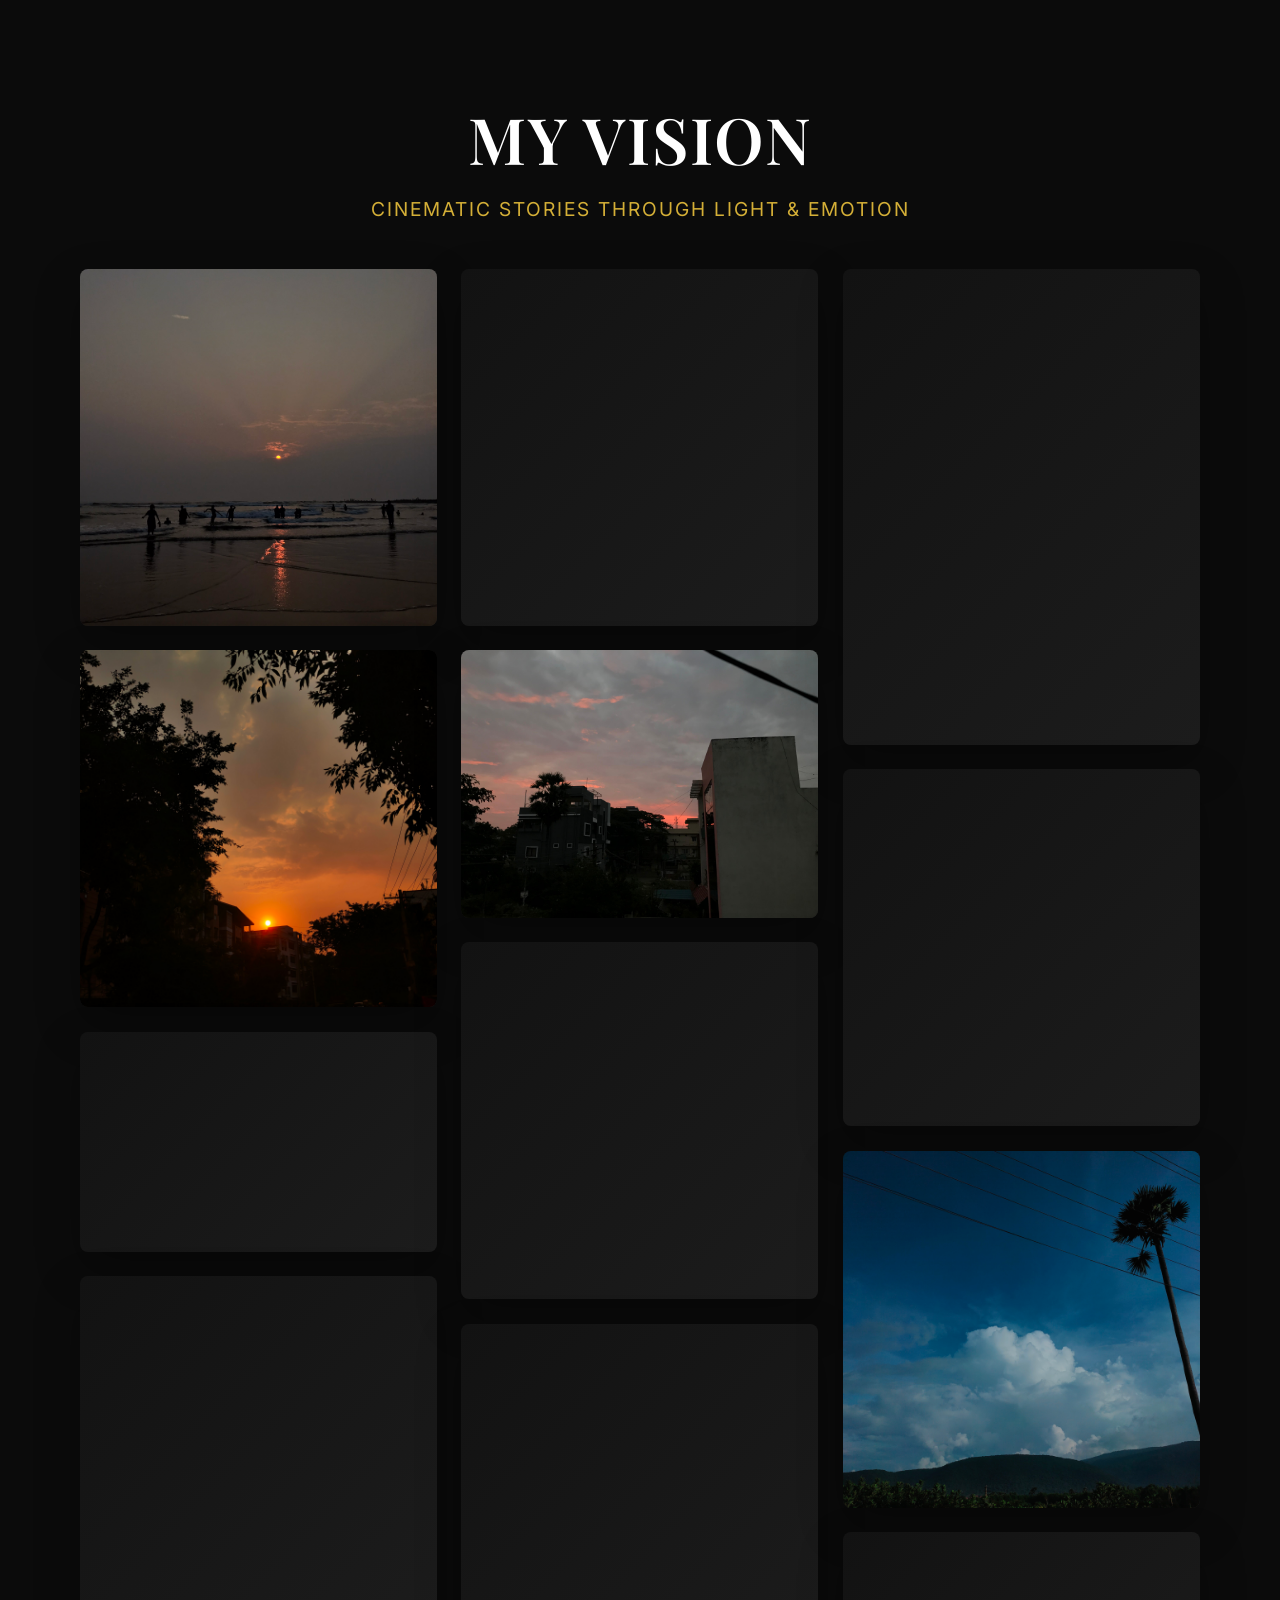
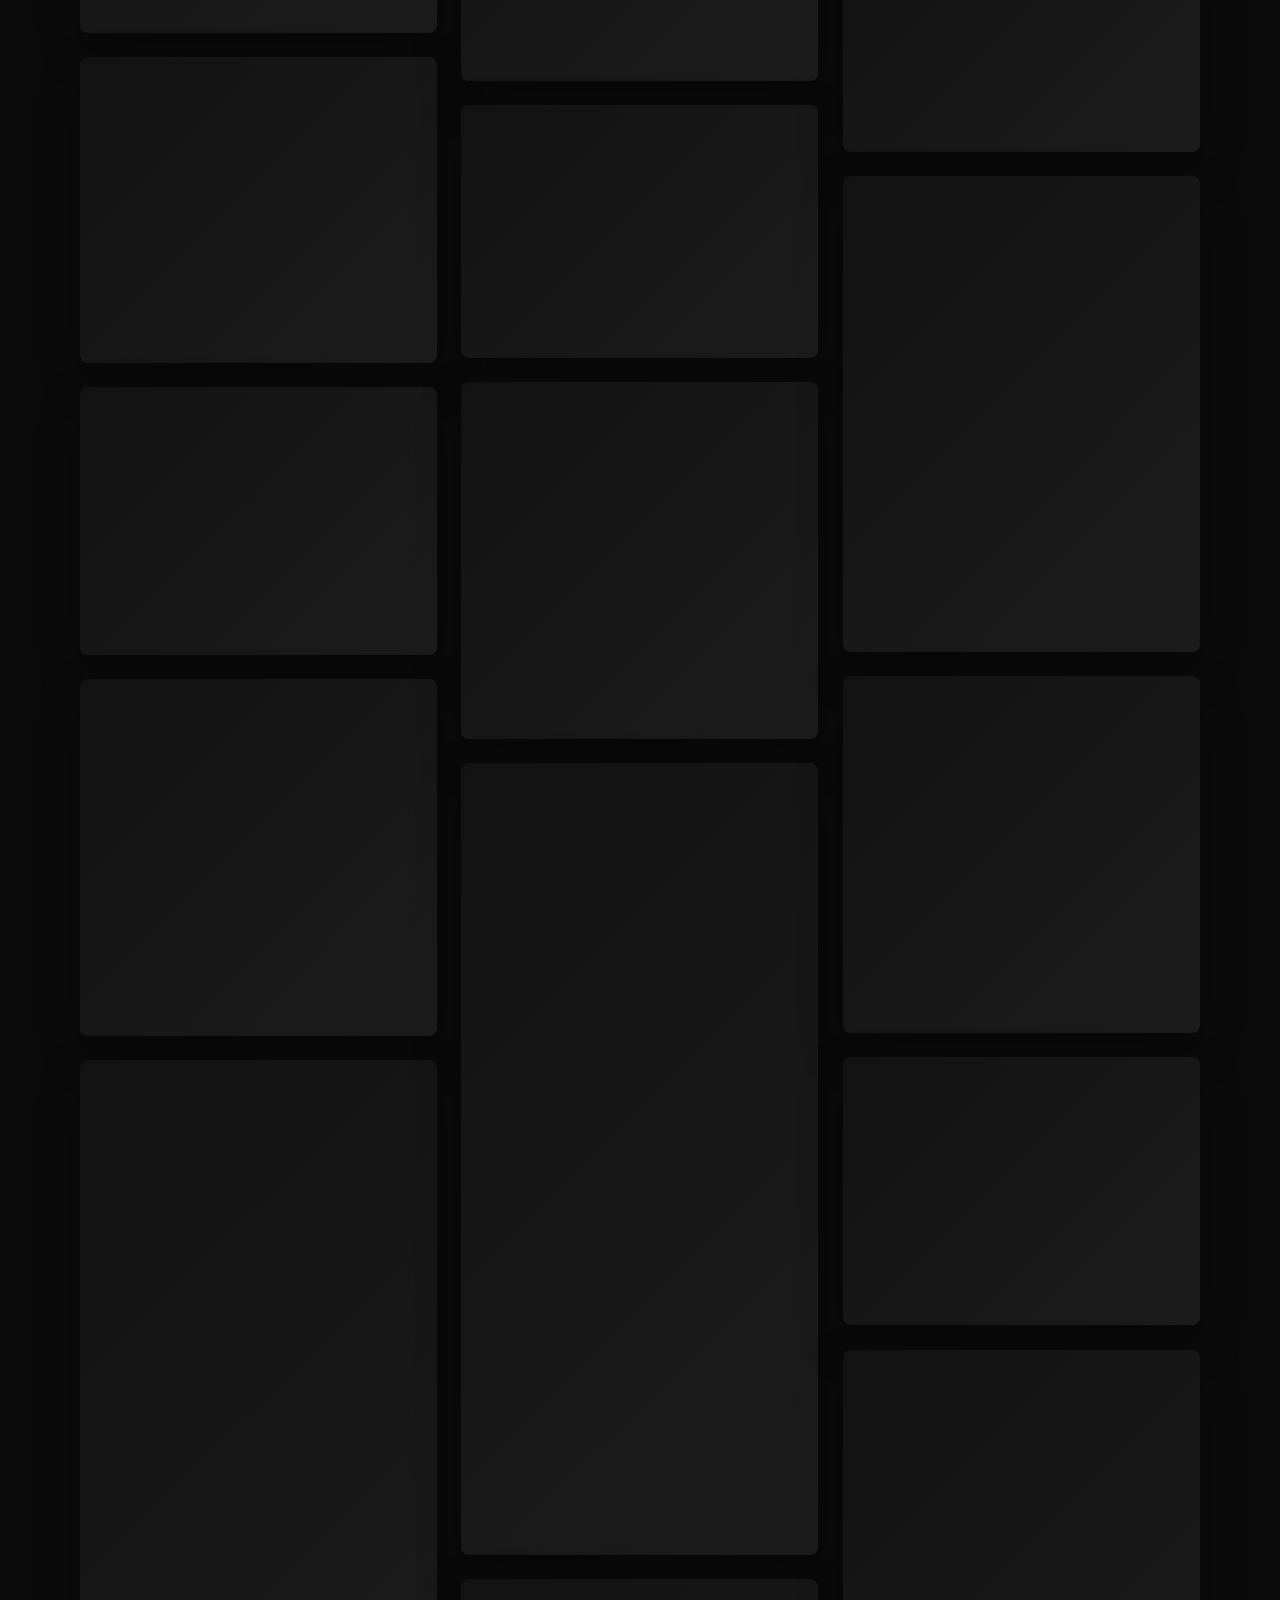
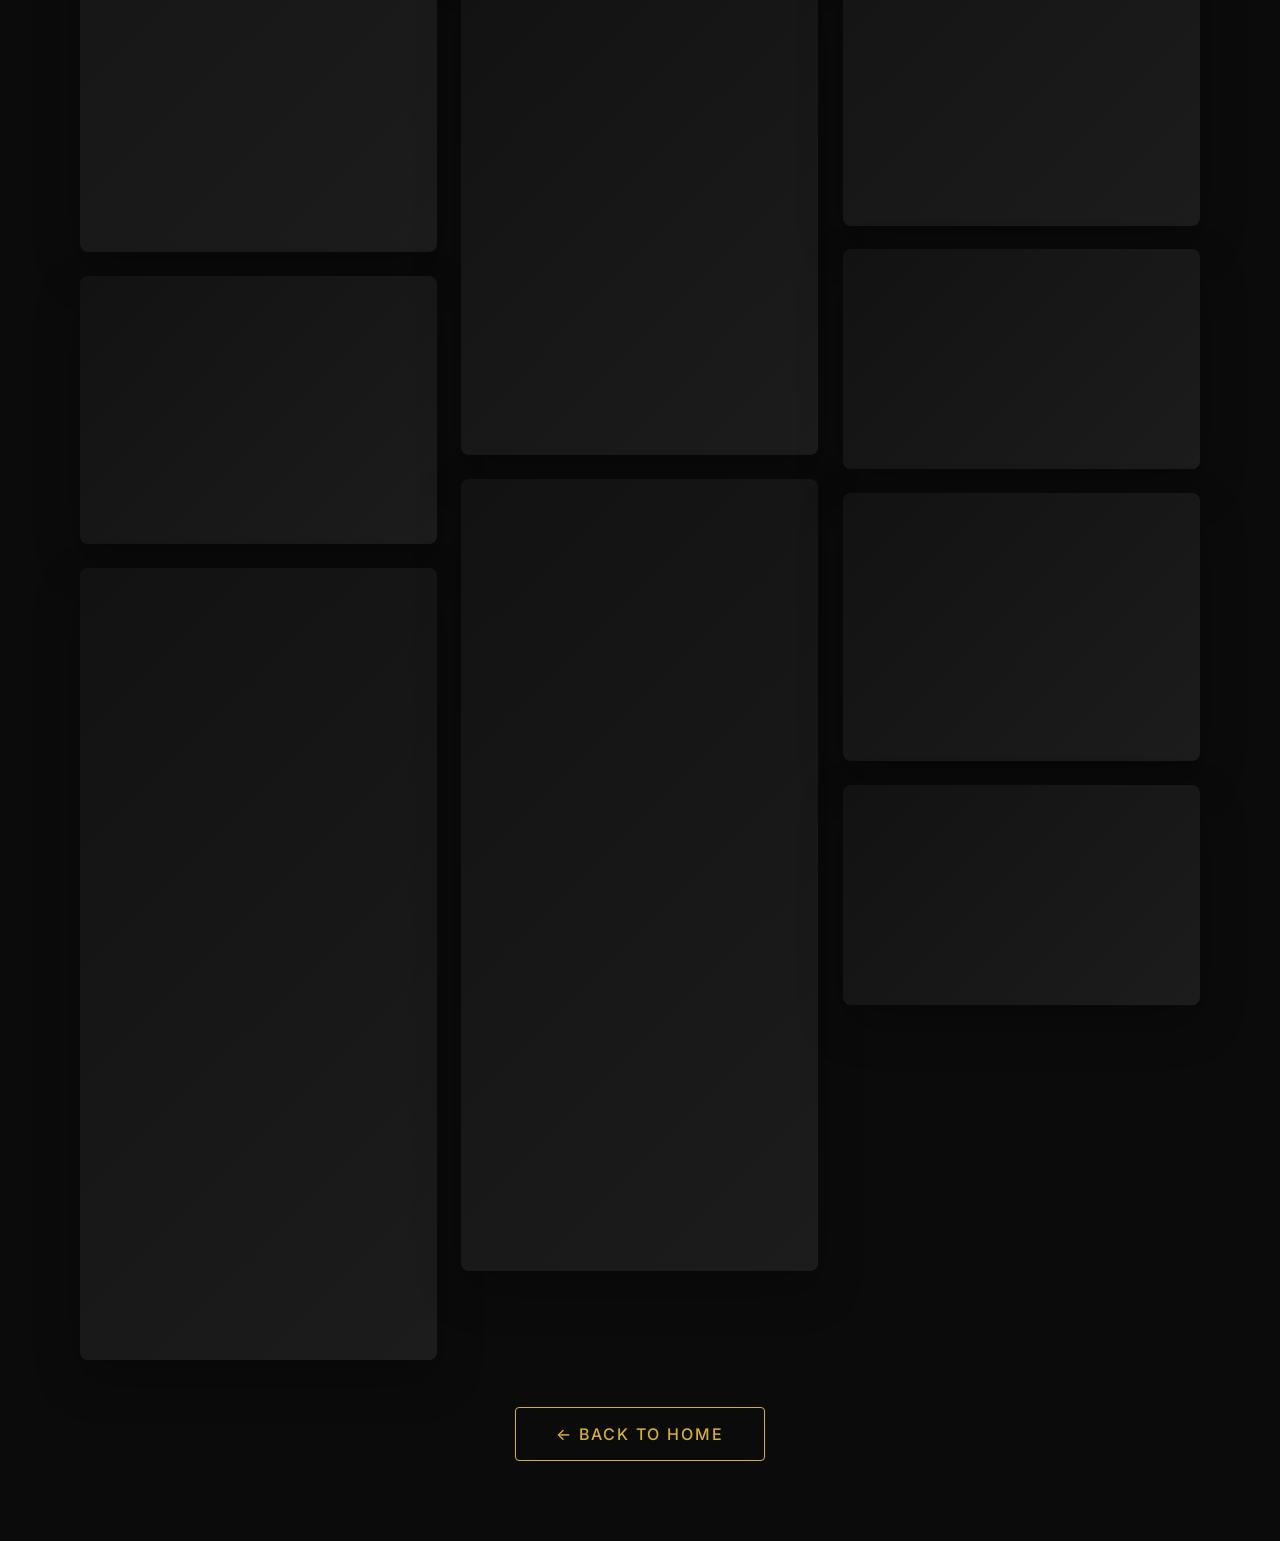
==== commit 66086fa9: "Update vision.html" ====
--- a/vision.html
+++ b/vision.html
@@ -128,6 +128,18 @@
                 <img loading="lazy" decoding="async" src="images/zv.jpg" alt="Cinematic Photo">
                 <div class="overlay"><button class="view-btn">View Photo</button></div>
             </div>
+            <div class="photo">
+                 <img loading="lazy" decoding="async" src="images/IMG20260526181418.jpg" alt="Sunset beach cinematic photo">
+                 <div class="overlay"><button class="view-btn">View Photo</button></div>
+            </div>
+            <div class="photo">
+                 <img loading="lazy" decoding="async" src="images/IMG20260526182537.jpg" alt="Sunset beach cinematic photo">
+                 <div class="overlay"><button class="view-btn">View Photo</button></div>
+            </div>
+            <div class="photo">
+                 <img loading="lazy" decoding="async" src="images/IMG20260526182605.jpg" alt="Sunset beach cinematic photo">
+                 <div class="overlay"><button class="view-btn">View Photo</button></div>
+           </div>
         </div>
 
         <div style="text-align: center; margin-top: 3rem;">
